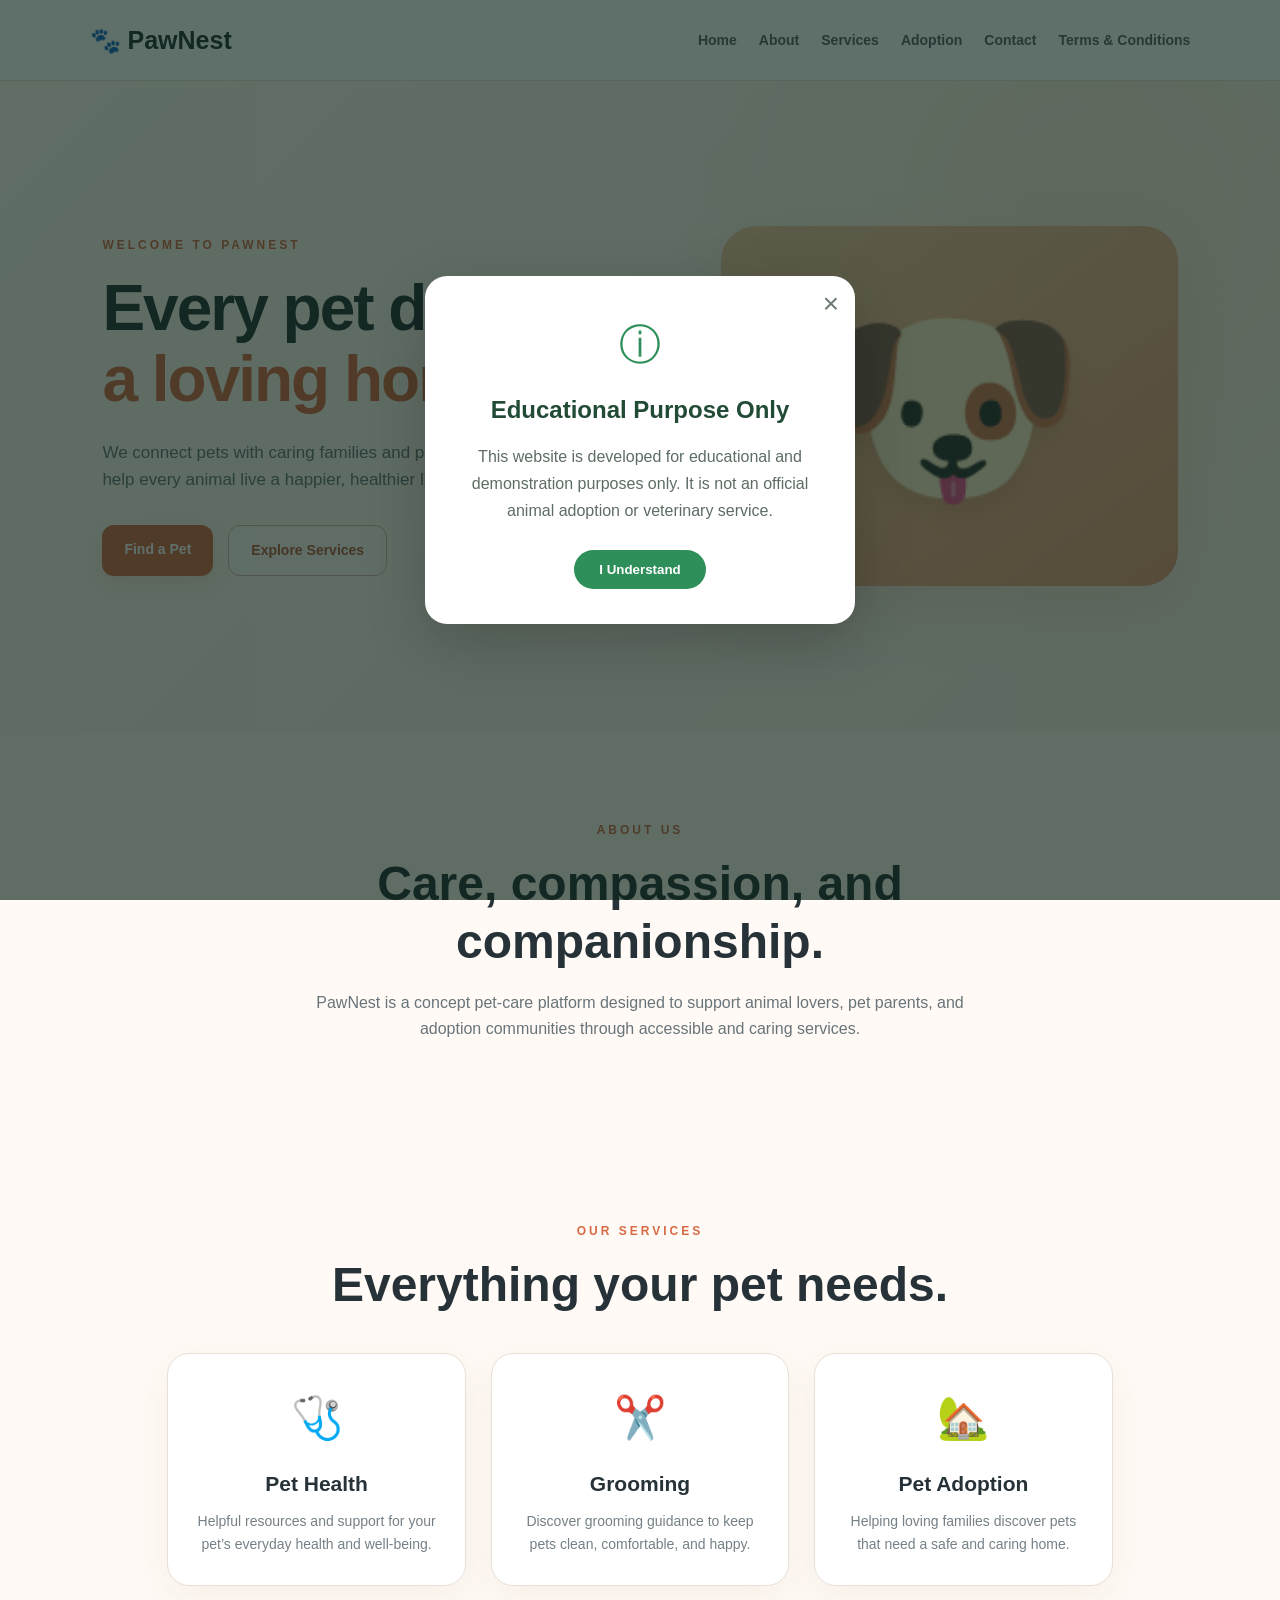
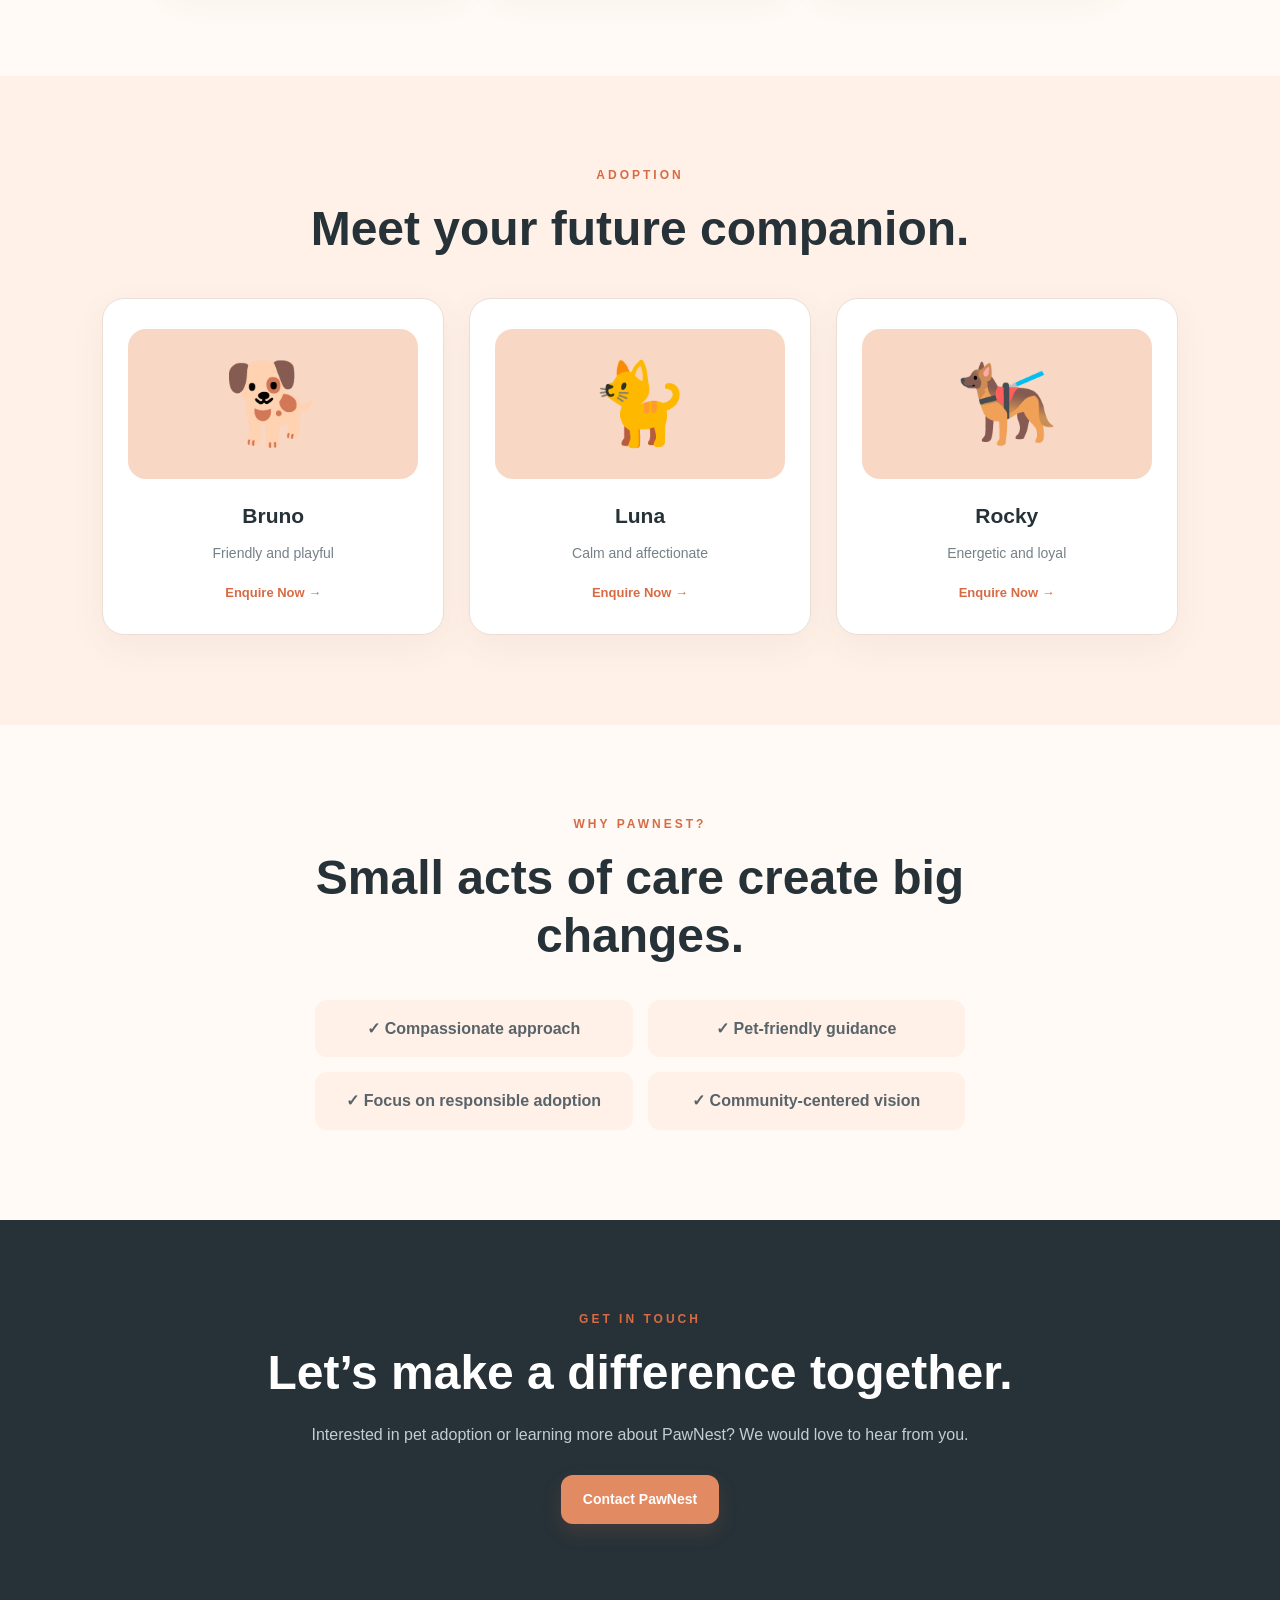
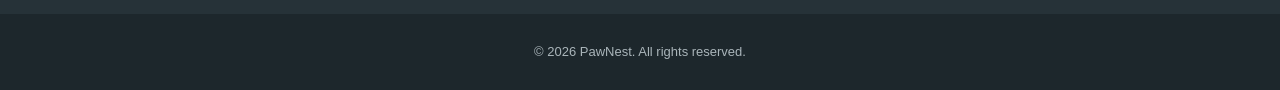
==== index.html @ c6870d48 "Add files via upload" ====
<!DOCTYPE html>
<html lang="en">
<head>
    <meta charset="UTF-8">
    <meta name="viewport" content="width=device-width, initial-scale=1.0">

    <title>PawNest | Pet Care & Adoption</title>

    <link rel="stylesheet" href="home.css">
</head>
<body>

    <!-- NAVBAR -->

    <header class="navbar">

        <a href="index.html" class="logo">
            🐾 PawNest
        </a>

        <nav>
            <a href="index.html">Home</a>
            <a href="about.html">About</a>
            <a href="services.html">Services</a>
            <a href="adoption.html">Adoption</a>
            <a href="contact.html">Contact</a>
            <a href="terms.html">Terms & Conditions</a>
        </nav>

    </header>


    <!-- HERO SECTION -->

    <main>

        <section class="hero" id="home">

            <div class="hero-content">

                <p class="eyebrow">WELCOME TO PAWNEST</p>

                <h1>
                    Every pet deserves
                    <span>a loving home.</span>
                </h1>

                <p>
                    We connect pets with caring families and provide
                    reliable services to help every animal live a
                    happier, healthier life.
                </p>

                <div class="hero-buttons">
                    <a href="adoption.html" class="primary-button">
                        Find a Pet
                    </a>

                    <a href="services.html" class="secondary-button">
                        Explore Services
                    </a>
                </div>

            </div>

            <div class="hero-visual">
                
            </div>

        </section>


        <!-- ABOUT SECTION -->

        <section class="section" id="about">

            <p class="section-label">ABOUT US</p>

            <h2>Care, compassion, and companionship.</h2>

            <p>
                PawNest is a concept pet-care platform designed to
                support animal lovers, pet parents, and adoption
                communities through accessible and caring services.
            </p>

        </section>


        <!-- SERVICES SECTION -->

        <section class="section" id="services">

            <p class="section-label">OUR SERVICES</p>

            <h2>Everything your pet needs.</h2>

            <div class="card-grid">

                <article class="service-card">
                    <div class="card-icon">🩺</div>
                    <h3>Pet Health</h3>
                    <p>
                        Helpful resources and support for your pet’s
                        everyday health and well-being.
                    </p>
                </article>

                <article class="service-card">
                    <div class="card-icon">✂️</div>
                    <h3>Grooming</h3>
                    <p>
                        Discover grooming guidance to keep pets
                        clean, comfortable, and happy.
                    </p>
                </article>

                <article class="service-card">
                    <div class="card-icon">🏡</div>
                    <h3>Pet Adoption</h3>
                    <p>
                        Helping loving families discover pets that
                        need a safe and caring home.
                    </p>
                </article>

            </div>

        </section>


        <!-- ADOPTION SECTION -->

        <section class="section adoption-section" id="adoption">

            <p class="section-label">ADOPTION</p>

            <h2>Meet your future companion.</h2>

            <div class="card-grid">

                <article class="pet-card">
                    <div class="pet-image">🐕</div>
                    <h3>Bruno</h3>
                    <p>Friendly and playful</p>
                    <a href="contact.html">Enquire Now →</a>
                </article>

                <article class="pet-card">
                    <div class="pet-image">🐈</div>
                    <h3>Luna</h3>
                    <p>Calm and affectionate</p>
                    <a href="contact.html">Enquire Now →</a>
                </article>

                <article class="pet-card">
                    <div class="pet-image">🐕‍🦺</div>
                    <h3>Rocky</h3>
                    <p>Energetic and loyal</p>
                    <a href="contact.html">Enquire Now →</a>
                </article>

            </div>

        </section>


        <!-- WHY CHOOSE US -->

        <section class="section">

            <p class="section-label">WHY PAWNEST?</p>

            <h2>Small acts of care create big changes.</h2>

            <div class="feature-list">

                <p>✓ Compassionate approach</p>
                <p>✓ Pet-friendly guidance</p>
                <p>✓ Focus on responsible adoption</p>
                <p>✓ Community-centered vision</p>

            </div>

        </section>


        <!-- CONTACT SECTION -->

        <section class="section contact-section" id="contact">

            <p class="section-label">GET IN TOUCH</p>

            <h2>Let’s make a difference together.</h2>

            <p>
                Interested in pet adoption or learning more about
                PawNest? We would love to hear from you.
            </p>

            <a href="contact.html" class="primary-button">
                Contact PawNest
            </a>

        </section>

    </main>


    <!-- FOOTER -->

    <footer class="footer">

        <p>© 2026 PawNest. All rights reserved.</p>

    </footer>


    <script src="script.js"></script>

<div class="education-popup" id="educationPopup">
    <div class="education-popup-content">

        <button class="close-popup" id="closePopup">×</button>

        <div class="popup-icon">ⓘ</div>

        <h2>Educational Purpose Only</h2>

        <p>
            This website is developed for educational and demonstration
            purposes only. It is not an official animal adoption or
            veterinary service.
        </p>

        <button class="popup-button" id="understandButton">
            I Understand
        </button>

    </div>
</div>

<script>
    const educationPopup = document.getElementById("educationPopup");
    const closePopup = document.getElementById("closePopup");
    const understandButton = document.getElementById("understandButton");

    function hideEducationPopup() {
        educationPopup.style.display = "none";
    }

    closePopup.addEventListener("click", hideEducationPopup);
    understandButton.addEventListener("click", hideEducationPopup);
</script>

</body>
</html>
---- home.css ----
/* ---------- RESET ---------- */

* {
    margin: 0;
    padding: 0;
    box-sizing: border-box;
}

html {
    scroll-behavior: smooth;
}

body {
    font-family: "Segoe UI", Arial, sans-serif;
    background: #fffaf5;
    color: #263238;
    line-height: 1.6;
}

a {
    text-decoration: none;
}

section {
    scroll-margin-top: 90px;
}


/* ---------- NAVBAR ---------- */

.navbar {
    position: sticky;
    top: 0;
    z-index: 1000;

    display: flex;
    align-items: center;
    justify-content: space-between;
    gap: 25px;

    padding: 20px 7%;
    background: #ffffffee;
    border-bottom: 1px solid #eadfd6;
    backdrop-filter: blur(12px);
}

.logo {
    color: #263238;
    font-size: 25px;
    font-weight: 800;
    white-space: nowrap;
}

.navbar nav {
    display: flex;
    flex-wrap: wrap;
    justify-content: flex-end;
    gap: 22px;
}

.navbar nav a {
    color: #59636a;
    font-size: 14px;
    font-weight: 600;
    transition: 0.3s ease;
}

.navbar nav a:hover {
    color: #d66b45;
}


/* ---------- HERO SECTION ---------- */

.hero {
    min-height: 650px;

    display: grid;
    grid-template-columns: 1.1fr 0.9fr;
    align-items: center;
    gap: 60px;

    padding: 90px 8%;

    background:
        radial-gradient(circle at 85% 20%, #ffd9b855, transparent 35%),
        linear-gradient(135deg, #fffaf5, #fcefe5);
}

.hero-content {
    max-width: 620px;
}

.eyebrow,
.section-label {
    color: #d66b45;
    font-size: 12px;
    font-weight: 800;
    letter-spacing: 3px;
}

.eyebrow {
    margin-bottom: 18px;
}

.hero h1 {
    font-size: clamp(42px, 5vw, 72px);
    line-height: 1.1;
    letter-spacing: -2px;
    color: #263238;
}

.hero h1 span {
    display: block;
    color: #d66b45;
}

.hero p:not(.eyebrow) {
    max-width: 520px;
    margin-top: 25px;
    color: #68747a;
    font-size: 17px;
}

.hero-buttons {
    display: flex;
    flex-wrap: wrap;
    gap: 15px;
    margin-top: 32px;
}


/* ---------- BUTTONS ---------- */

.primary-button,
.secondary-button {
    display: inline-block;
    padding: 13px 22px;
    border-radius: 12px;
    font-size: 14px;
    font-weight: 700;
    transition: 0.3s ease;
}

.primary-button {
    background: #d66b45;
    color: #ffffff;
    box-shadow: 0 8px 20px #d66b4528;
}

.primary-button:hover {
    background: #bd5634;
    transform: translateY(-3px);
}

.secondary-button {
    border: 1px solid #d9b6a5;
    color: #b65b3a;
    background: #ffffff88;
}

.secondary-button:hover {
    background: #fff0e8;
    transform: translateY(-3px);
}


/* ---------- HERO VISUAL ---------- */

.hero-visual {
    min-height: 360px;

    display: flex;
    align-items: center;
    justify-content: center;

    border-radius: 35px;
    background: linear-gradient(145deg, #f4c7a4, #e89a78);
    box-shadow: 0 25px 60px #b96b4b25;
}

.hero-visual::before {
    content: "🐶";
    font-size: clamp(130px, 18vw, 220px);
    filter: drop-shadow(0 15px 10px #75432c25);
}


/* ---------- GENERAL SECTIONS ---------- */

.section {
    max-width: 1150px;
    margin: auto;
    padding: 90px 8%;
    text-align: center;
}

.section h2 {
    max-width: 750px;
    margin: 15px auto 20px;
    color: #263238;
    font-size: clamp(30px, 4vw, 48px);
    line-height: 1.2;
}

.section > p:not(.section-label) {
    max-width: 700px;
    margin: auto;
    color: #68747a;
    font-size: 16px;
}


/* ---------- CARD GRID ---------- */

.card-grid {
    display: grid;
    grid-template-columns: repeat(3, 1fr);
    gap: 25px;
    margin-top: 40px;
}

.service-card,
.pet-card {
    padding: 30px 25px;
    border: 1px solid #eadfd6;
    border-radius: 22px;
    background: #ffffff;
    box-shadow: 0 12px 35px #7b4b3210;
    transition: 0.3s ease;
}

.service-card:hover,
.pet-card:hover {
    transform: translateY(-8px);
    border-color: #e4a083;
    box-shadow: 0 18px 40px #7b4b3220;
}

.card-icon {
    font-size: 42px;
    margin-bottom: 15px;
}

.service-card h3,
.pet-card h3 {
    color: #263238;
    font-size: 21px;
}

.service-card p,
.pet-card p {
    margin-top: 10px;
    color: #758087;
    font-size: 14px;
}


/* ---------- ADOPTION SECTION ---------- */

.adoption-section {
    max-width: none;
    background: #fff1e8;
}

.pet-image {
    display: flex;
    align-items: center;
    justify-content: center;

    height: 150px;
    margin-bottom: 20px;

    border-radius: 18px;
    background: #f8d8c4;
    font-size: 80px;
}

.pet-card a {
    display: inline-block;
    margin-top: 18px;
    color: #d66b45;
    font-size: 13px;
    font-weight: 800;
}

.pet-card a:hover {
    color: #a9482a;
}


/* ---------- FEATURES ---------- */

.feature-list {
    display: grid;
    grid-template-columns: repeat(2, 1fr);
    gap: 15px;

    max-width: 650px;
    margin: 35px auto 0;
}

.feature-list p {
    padding: 16px;
    border-radius: 12px;
    background: #fff1e8;
    color: #59636a;
    font-weight: 600;
}


/* ---------- CONTACT ---------- */

.contact-section {
    max-width: none;
    background: #263238;
}

.contact-section h2 {
    color: #ffffff;
}

.contact-section > p:not(.section-label) {
    color: #c4ced2;
    margin-bottom: 28px;
}

.contact-section .primary-button {
    background: #e28a62;
}

.contact-section .primary-button:hover {
    background: #f0a17d;
}


/* ---------- FOOTER ---------- */

.footer {
    padding: 28px 20px;
    text-align: center;
    background: #1d272c;
    color: #aab5ba;
    font-size: 13px;
}


/* ---------- RESPONSIVE DESIGN ---------- */

@media (max-width: 900px) {

    .hero {
        grid-template-columns: 1fr;
        text-align: center;
        gap: 40px;
    }

    .hero-content {
        max-width: 700px;
        margin: auto;
    }

    .hero p:not(.eyebrow) {
        margin-left: auto;
        margin-right: auto;
    }

    .hero-buttons {
        justify-content: center;
    }

    .hero-visual {
        min-height: 280px;
    }

    .card-grid {
        grid-template-columns: 1fr;
        max-width: 500px;
        margin-left: auto;
        margin-right: auto;
    }

    .feature-list {
        grid-template-columns: 1fr;
    }

    .navbar {
        align-items: flex-start;
        flex-direction: column;
    }

    .navbar nav {
        justify-content: flex-start;
    }
}


@media (max-width: 600px) {

    .navbar {
        padding: 16px 5%;
    }

    .navbar nav {
        gap: 12px;
    }

    .navbar nav a {
        font-size: 12px;
    }

    .hero {
        padding: 65px 6%;
    }

    .hero h1 {
        font-size: 43px;
        letter-spacing: -1px;
    }

    .hero p:not(.eyebrow) {
        font-size: 15px;
    }

    .hero-visual {
        min-height: 220px;
        border-radius: 25px;
    }

    .section {
        padding: 65px 6%;
    }

    .section h2 {
        font-size: 31px;
    }

    .primary-button,
    .secondary-button {
        width: 100%;
        text-align: center;
    }
}

.education-popup {
    position: fixed;
    inset: 0;
    background: rgba(10, 35, 25, 0.65);
    display: flex;
    align-items: center;
    justify-content: center;
    padding: 20px;
    z-index: 9999;
}

.education-popup-content {
    position: relative;
    width: 100%;
    max-width: 430px;
    background: #ffffff;
    padding: 35px 28px;
    border-radius: 22px;
    text-align: center;
    box-shadow: 0 20px 60px rgba(0, 0, 0, 0.2);
    animation: popupAppear 0.35s ease;
}

.popup-icon {
    font-size: 42px;
    color: #2f8f5b;
    margin-bottom: 12px;
}

.education-popup-content h2 {
    color: #214b35;
    margin-bottom: 14px;
}

.education-popup-content p {
    color: #5d6d63;
    line-height: 1.7;
    margin-bottom: 25px;
}

.close-popup {
    position: absolute;
    top: 12px;
    right: 16px;
    border: none;
    background: transparent;
    font-size: 28px;
    color: #6c7a70;
    cursor: pointer;
}

.popup-button {
    border: none;
    background: #2f8f5b;
    color: white;
    padding: 12px 25px;
    border-radius: 25px;
    cursor: pointer;
    font-weight: 600;
}

.popup-button:hover {
    background: #246f46;
}

@keyframes popupAppear {
    from {
        opacity: 0;
        transform: translateY(20px) scale(0.96);
    }

    to {
        opacity: 1;
        transform: translateY(0) scale(1);
    }
}
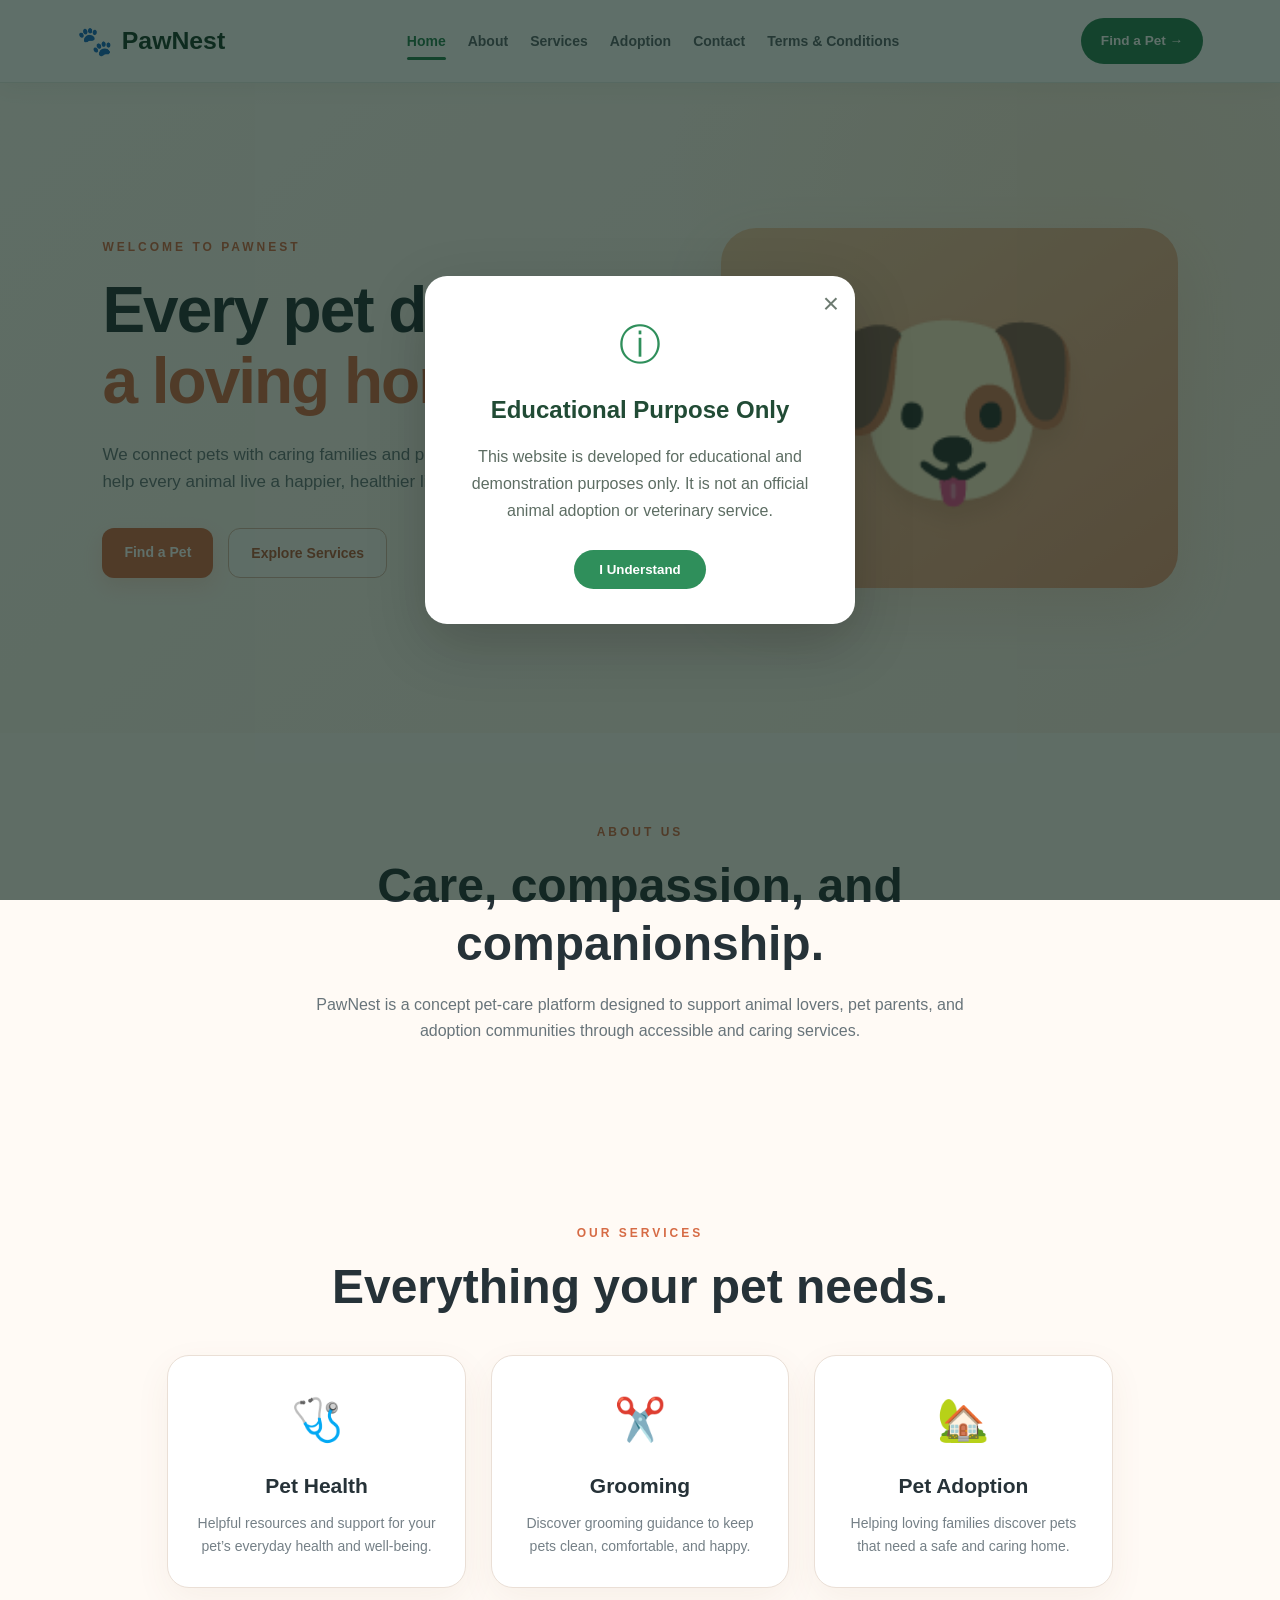
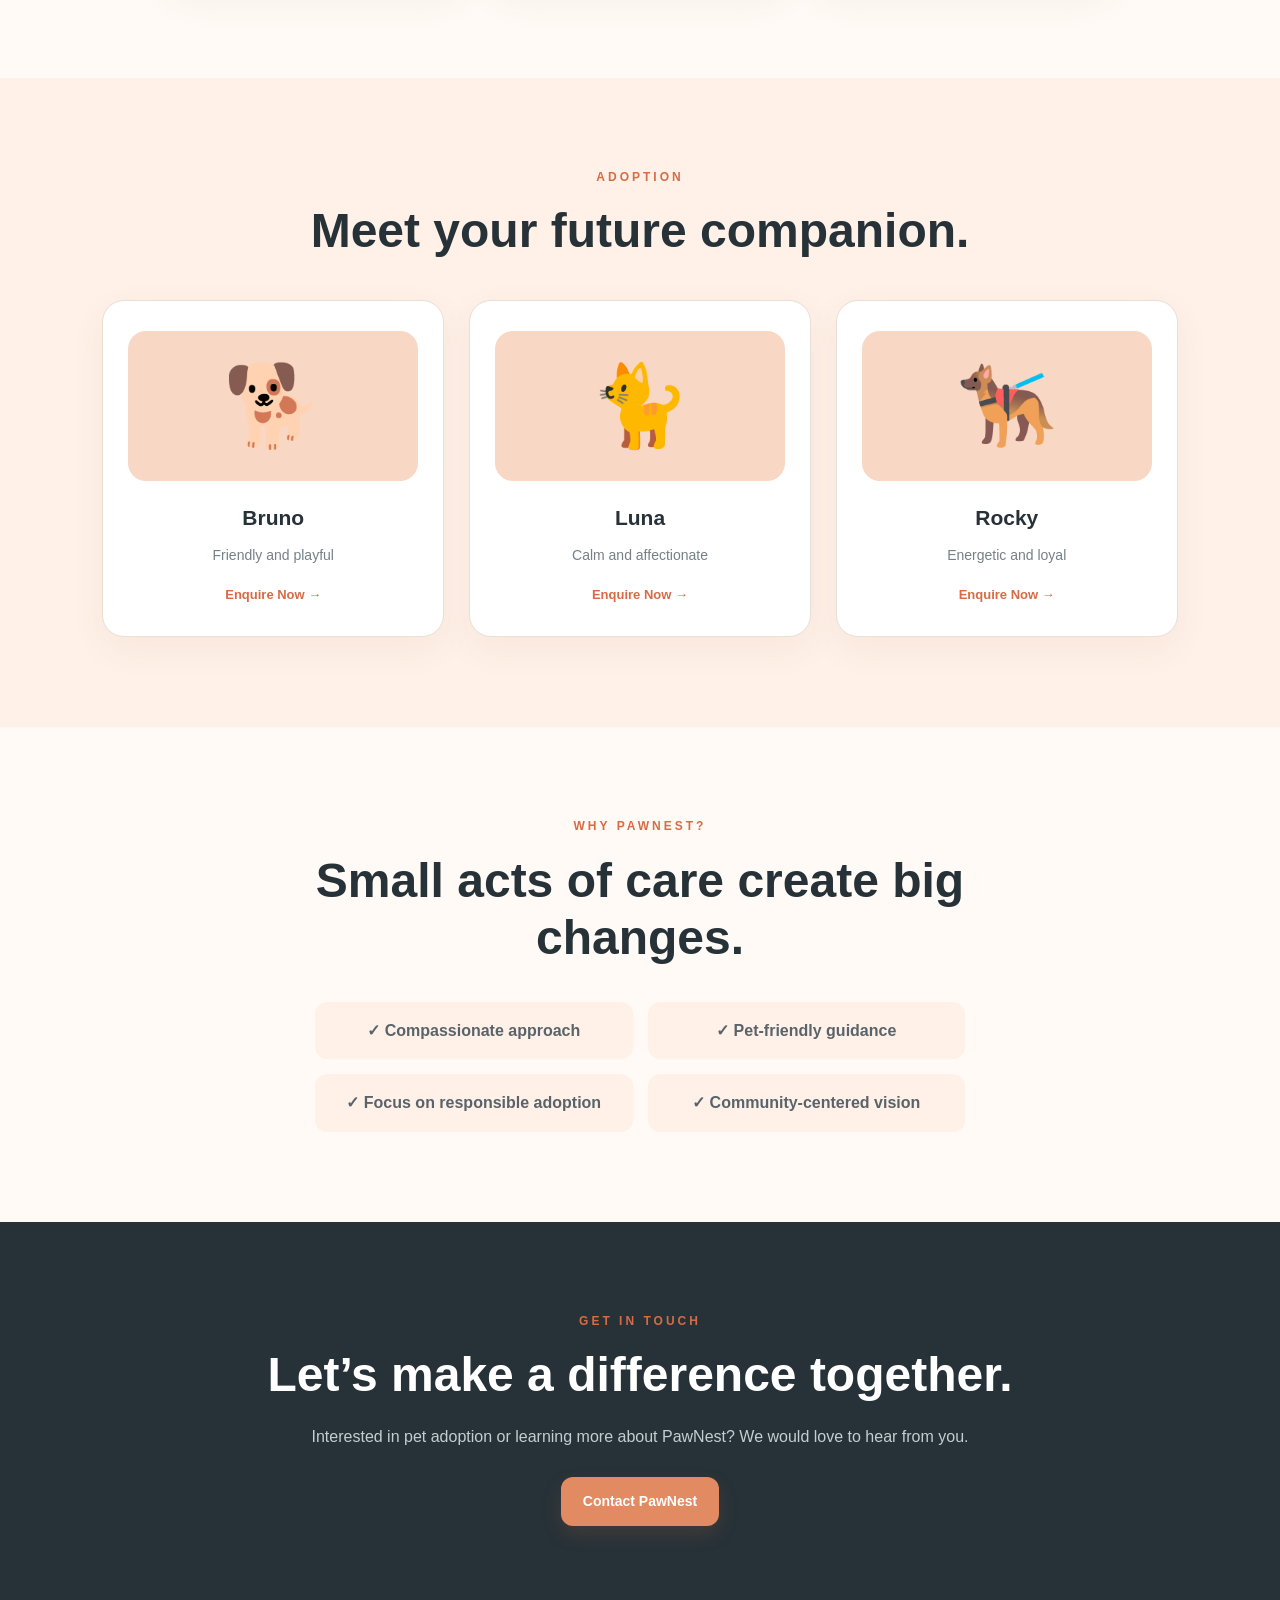
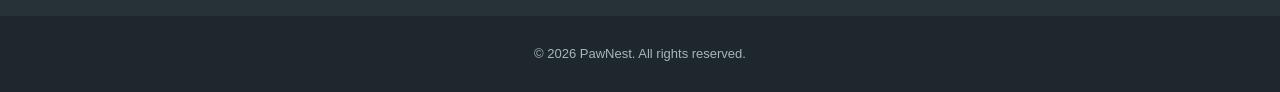
==== commit 8ca886db: "Add files via upload" ====
--- a/index.html
+++ b/index.html
@@ -12,22 +12,29 @@
 
     <!-- NAVBAR -->
 
-    <header class="navbar">
-
-        <a href="index.html" class="logo">
-            🐾 PawNest
-        </a>
-
-        <nav>
-            <a href="index.html">Home</a>
-            <a href="about.html">About</a>
-            <a href="services.html">Services</a>
-            <a href="adoption.html">Adoption</a>
-            <a href="contact.html">Contact</a>
-            <a href="terms.html">Terms & Conditions</a>
-        </nav>
-
-    </header>
+<header class="navbar">
+
+    <a href="index.html" class="logo">
+        <span class="logo-paw">🐾</span>
+        <span>PawNest</span>
+    </a>
+
+    <nav class="nav-links">
+
+        <a href="index.html" class="active">Home</a>
+        <a href="about.html">About</a>
+        <a href="services.html">Services</a>
+        <a href="adoption.html">Adoption</a>
+        <a href="contact.html">Contact</a>
+        <a href="terms.html">Terms & Conditions</a>
+
+    </nav>
+
+    <a href="adoption.html" class="nav-cta">
+        Find a Pet →
+    </a>
+
+</header>
 
 
     <!-- HERO SECTION -->
@@ -63,9 +70,7 @@
 
             </div>
 
-            <div class="hero-visual">
-                
-            </div>
+            <div class="hero-visual"></div>
 
         </section>
 
--- a/home.css
+++ b/home.css
@@ -517,4 +517,172 @@
         opacity: 1;
         transform: translateY(0) scale(1);
     }
+}
+/* =========================
+   MODERN NAVBAR
+========================= */
+
+.navbar {
+    display: flex;
+    align-items: center;
+    justify-content: space-between;
+    gap: 25px;
+    padding: 18px 6%;
+    background: rgba(255, 255, 255, 0.96);
+    border-bottom: 1px solid #e5ebe7;
+    box-shadow: 0 5px 20px rgba(32, 83, 53, 0.06);
+    position: sticky;
+    top: 0;
+    z-index: 1000;
+}
+
+/* LOGO */
+
+.logo {
+    display: flex;
+    align-items: center;
+    gap: 9px;
+    color: #173d2a;
+    font-size: 1.55rem;
+    font-weight: 800;
+    white-space: nowrap;
+}
+
+.logo-paw {
+    color: #278052;
+    font-size: 1.8rem;
+}
+
+/* NAVIGATION LINKS */
+
+.nav-links {
+    display: flex;
+    align-items: center;
+    justify-content: center;
+    gap: 24px;
+}
+
+.nav-links a {
+    position: relative;
+    padding: 8px 0;
+    color: #52665a;
+    font-size: 0.88rem;
+    font-weight: 600;
+    transition: color 0.3s ease;
+}
+
+/* HOVER EFFECT */
+
+.nav-links a:hover {
+    color: #278052;
+}
+
+/* ACTIVE LINK */
+
+.nav-links a.active {
+    color: #278052;
+    font-weight: 800;
+}
+
+.nav-links a.active::after {
+    content: "";
+    position: absolute;
+    left: 0;
+    right: 0;
+    bottom: 0;
+    height: 3px;
+    background: #278052;
+    border-radius: 10px;
+}
+
+/* FIND A PET BUTTON */
+
+.nav-cta {
+    padding: 12px 20px;
+    background: #278052;
+    color: #ffffff;
+    border-radius: 30px;
+    font-size: 0.85rem;
+    font-weight: 800;
+    white-space: nowrap;
+    transition:
+        background 0.3s ease,
+        transform 0.3s ease,
+        box-shadow 0.3s ease;
+}
+
+.nav-cta:hover {
+    background: #185b38;
+    color: #ffffff;
+    transform: translateY(-2px);
+    box-shadow: 0 6px 16px rgba(39, 128, 82, 0.2);
+}
+
+/* =========================
+   RESPONSIVE NAVBAR
+========================= */
+
+@media (max-width: 1100px) {
+
+    .navbar {
+        padding: 18px 4%;
+        gap: 15px;
+    }
+
+    .nav-links {
+        gap: 15px;
+    }
+
+    .nav-links a {
+        font-size: 0.82rem;
+    }
+
+    .nav-cta {
+        padding: 11px 15px;
+        font-size: 0.8rem;
+    }
+
+}
+
+@media (max-width: 850px) {
+
+    .navbar {
+        flex-wrap: wrap;
+        justify-content: center;
+        padding: 18px 5%;
+    }
+
+    .logo {
+        font-size: 1.5rem;
+    }
+
+    .nav-links {
+        order: 3;
+        width: 100%;
+        flex-wrap: wrap;
+        gap: 12px 20px;
+    }
+
+}
+
+@media (max-width: 500px) {
+
+    .navbar {
+        gap: 14px;
+        padding: 16px 5%;
+    }
+
+    .nav-links {
+        gap: 10px 15px;
+    }
+
+    .nav-links a {
+        font-size: 0.78rem;
+    }
+
+    .nav-cta {
+        padding: 10px 15px;
+        font-size: 0.78rem;
+    }
+
 }
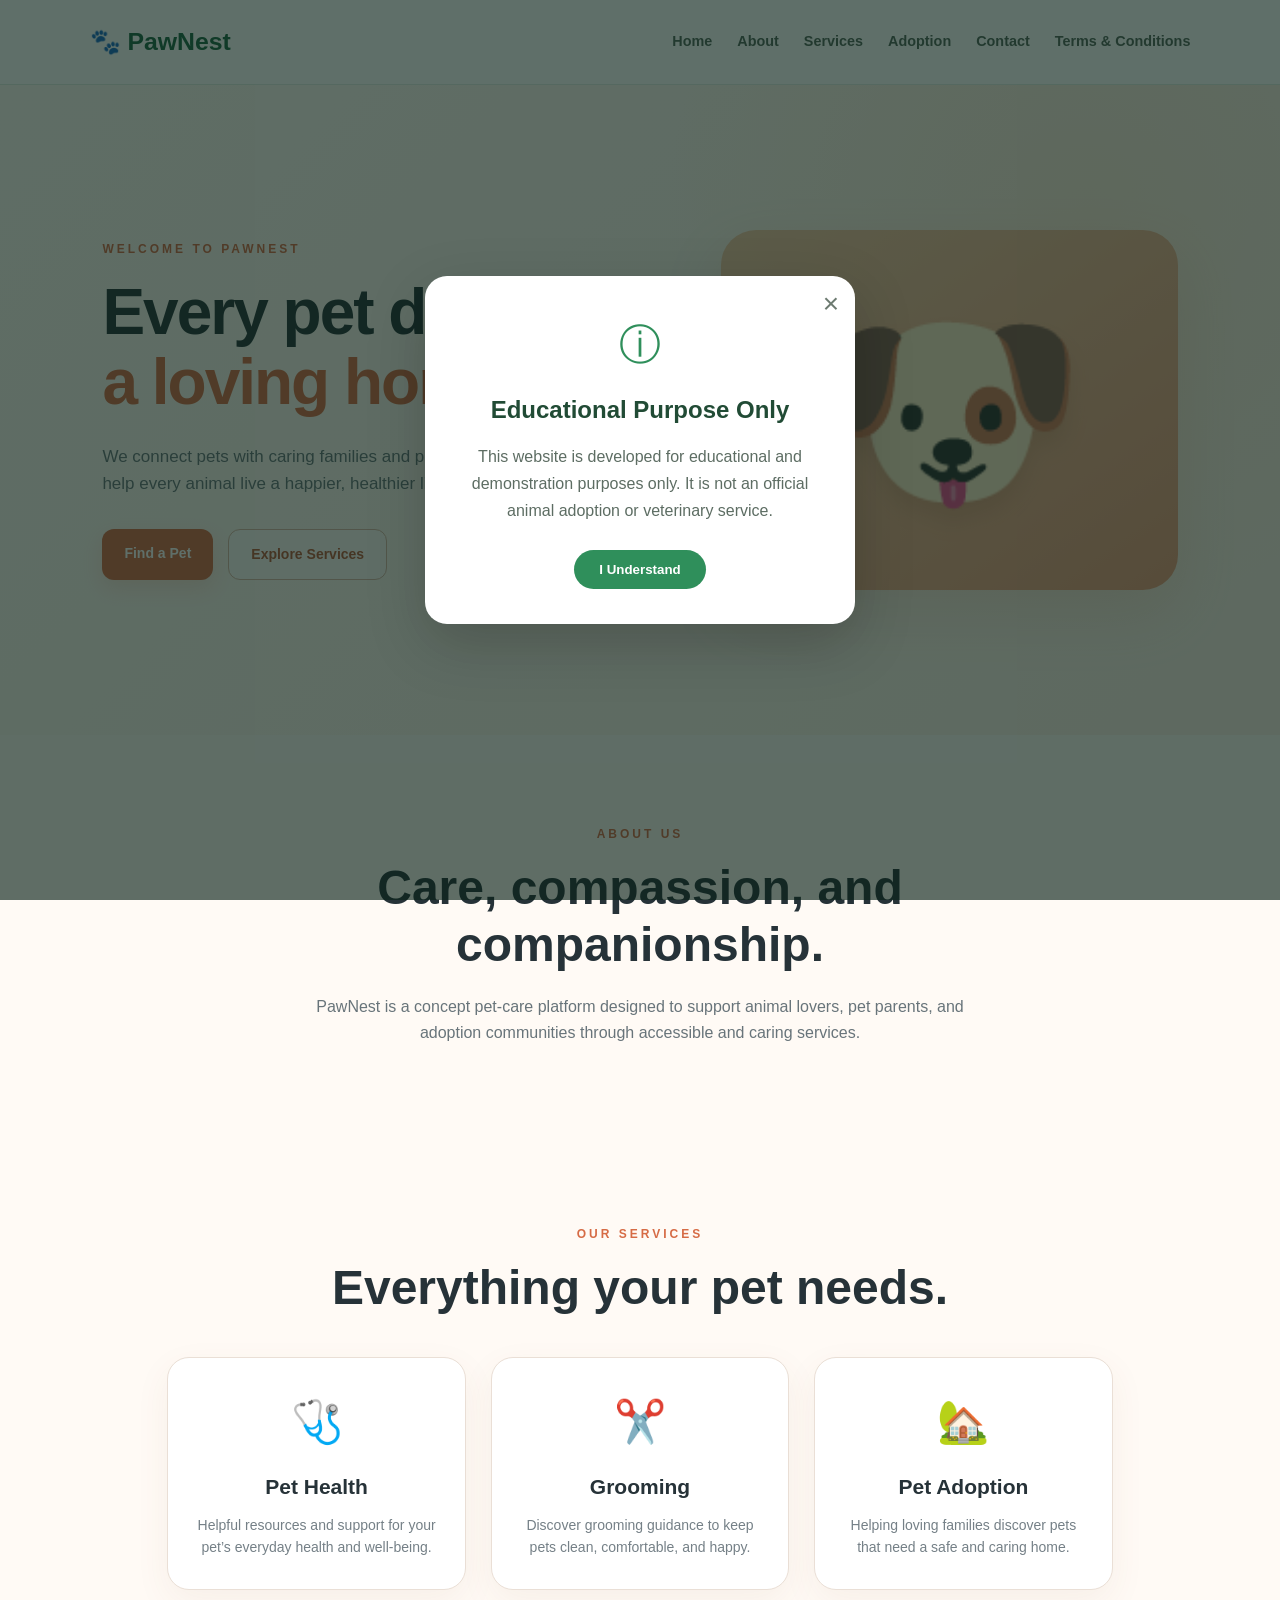
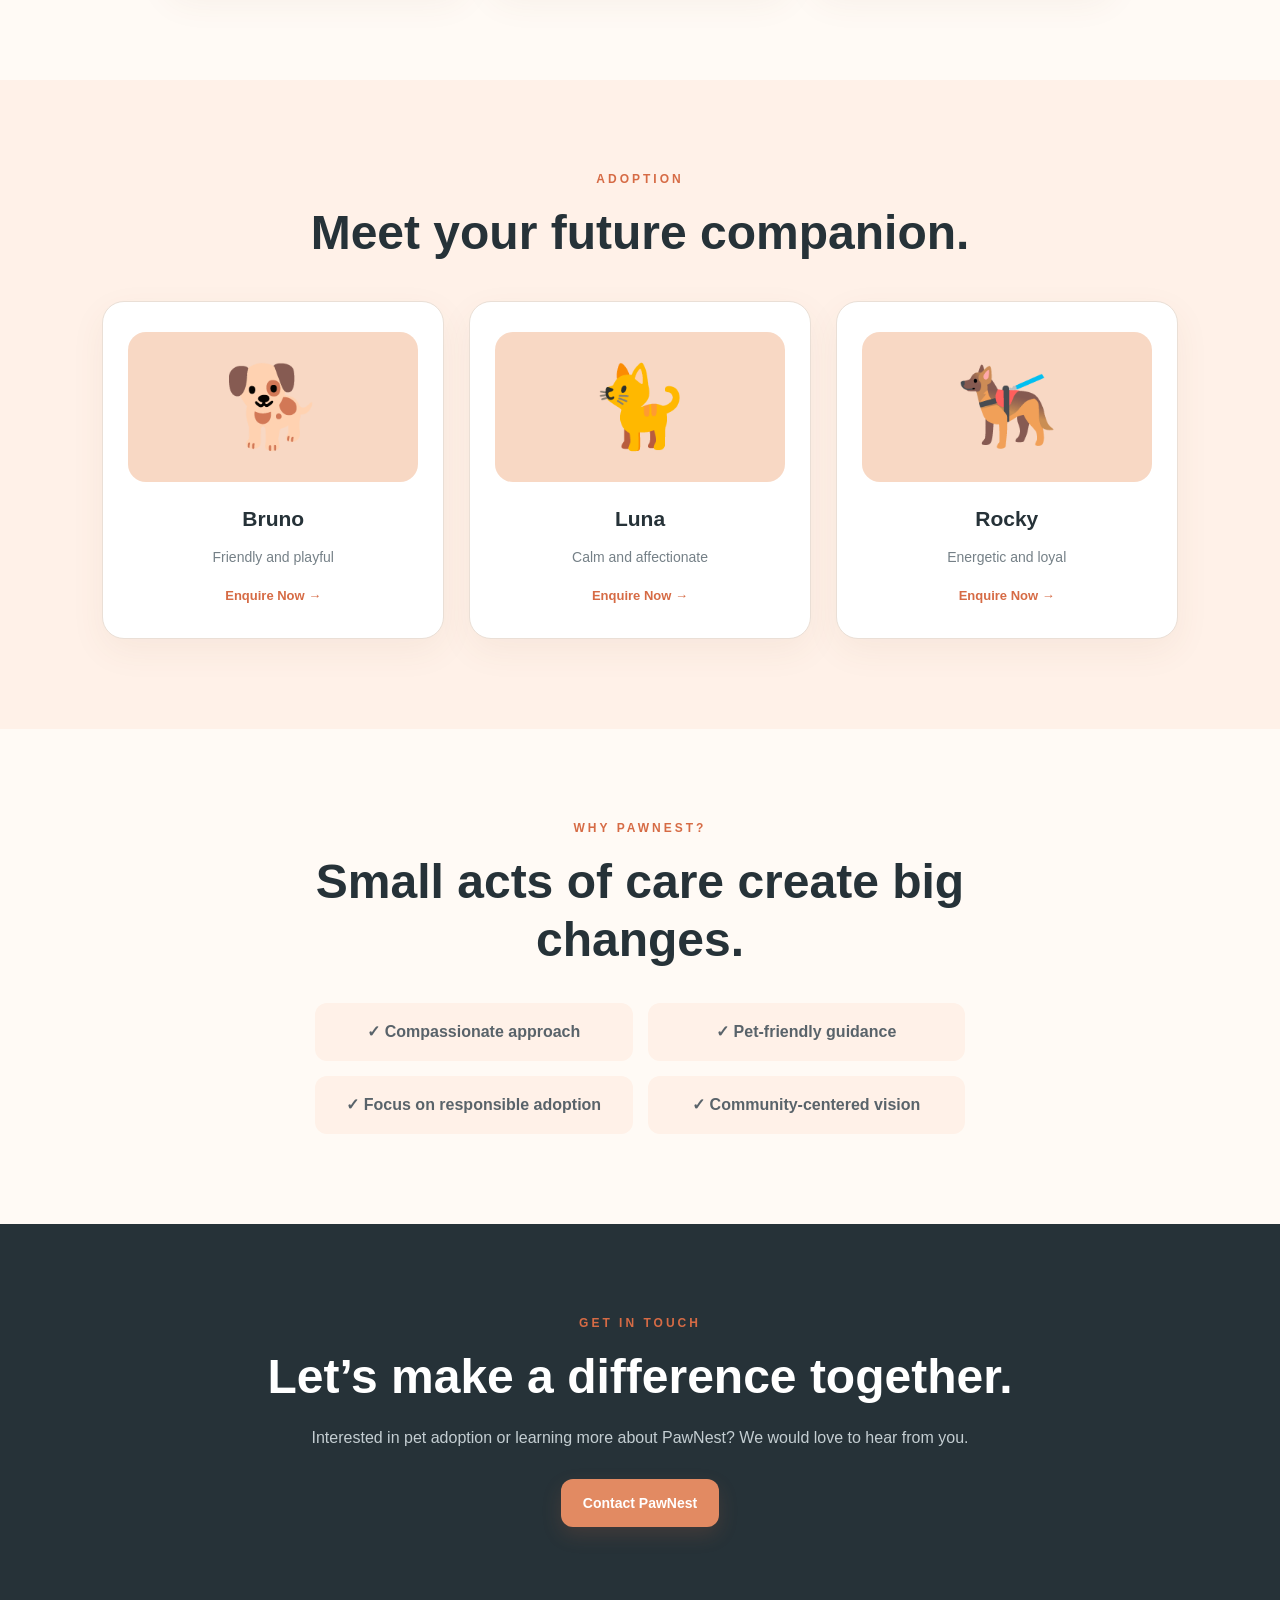
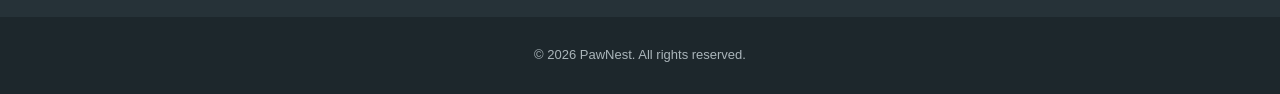
==== commit ba0eae18: "Add files via upload" ====
--- a/index.html
+++ b/index.html
@@ -29,10 +29,6 @@
         <a href="terms.html">Terms & Conditions</a>
 
     </nav>
-
-    <a href="adoption.html" class="nav-cta">
-        Find a Pet →
-    </a>
 
 </header>
 
--- a/home.css
+++ b/home.css
@@ -519,170 +519,42 @@
     }
 }
 /* =========================
-   MODERN NAVBAR
+   NAVBAR
 ========================= */
 
 .navbar {
     display: flex;
     align-items: center;
     justify-content: space-between;
-    gap: 25px;
-    padding: 18px 6%;
-    background: rgba(255, 255, 255, 0.96);
-    border-bottom: 1px solid #e5ebe7;
-    box-shadow: 0 5px 20px rgba(32, 83, 53, 0.06);
+    padding: 22px 7%;
+    background: #ffffff;
+    border-bottom: 1px solid #e1ebe4;
     position: sticky;
     top: 0;
     z-index: 1000;
 }
 
-/* LOGO */
-
 .logo {
-    display: flex;
-    align-items: center;
-    gap: 9px;
-    color: #173d2a;
+    color: #1d6744;
     font-size: 1.55rem;
     font-weight: 800;
     white-space: nowrap;
 }
 
-.logo-paw {
-    color: #278052;
-    font-size: 1.8rem;
-}
-
-/* NAVIGATION LINKS */
-
-.nav-links {
-    display: flex;
-    align-items: center;
-    justify-content: center;
-    gap: 24px;
-}
-
-.nav-links a {
-    position: relative;
-    padding: 8px 0;
+.navbar nav {
+    display: flex;
+    align-items: center;
+    gap: 25px;
+}
+
+.navbar nav a {
     color: #52665a;
-    font-size: 0.88rem;
+    font-size: 0.9rem;
     font-weight: 600;
     transition: color 0.3s ease;
 }
 
-/* HOVER EFFECT */
-
-.nav-links a:hover {
-    color: #278052;
-}
-
-/* ACTIVE LINK */
-
-.nav-links a.active {
-    color: #278052;
-    font-weight: 800;
-}
-
-.nav-links a.active::after {
-    content: "";
-    position: absolute;
-    left: 0;
-    right: 0;
-    bottom: 0;
-    height: 3px;
-    background: #278052;
-    border-radius: 10px;
-}
-
-/* FIND A PET BUTTON */
-
-.nav-cta {
-    padding: 12px 20px;
-    background: #278052;
-    color: #ffffff;
-    border-radius: 30px;
-    font-size: 0.85rem;
-    font-weight: 800;
-    white-space: nowrap;
-    transition:
-        background 0.3s ease,
-        transform 0.3s ease,
-        box-shadow 0.3s ease;
-}
-
-.nav-cta:hover {
-    background: #185b38;
-    color: #ffffff;
-    transform: translateY(-2px);
-    box-shadow: 0 6px 16px rgba(39, 128, 82, 0.2);
-}
-
-/* =========================
-   RESPONSIVE NAVBAR
-========================= */
-
-@media (max-width: 1100px) {
-
-    .navbar {
-        padding: 18px 4%;
-        gap: 15px;
-    }
-
-    .nav-links {
-        gap: 15px;
-    }
-
-    .nav-links a {
-        font-size: 0.82rem;
-    }
-
-    .nav-cta {
-        padding: 11px 15px;
-        font-size: 0.8rem;
-    }
-
-}
-
-@media (max-width: 850px) {
-
-    .navbar {
-        flex-wrap: wrap;
-        justify-content: center;
-        padding: 18px 5%;
-    }
-
-    .logo {
-        font-size: 1.5rem;
-    }
-
-    .nav-links {
-        order: 3;
-        width: 100%;
-        flex-wrap: wrap;
-        gap: 12px 20px;
-    }
-
-}
-
-@media (max-width: 500px) {
-
-    .navbar {
-        gap: 14px;
-        padding: 16px 5%;
-    }
-
-    .nav-links {
-        gap: 10px 15px;
-    }
-
-    .nav-links a {
-        font-size: 0.78rem;
-    }
-
-    .nav-cta {
-        padding: 10px 15px;
-        font-size: 0.78rem;
-    }
-
+.navbar nav a:hover,
+.navbar nav a:focus {
+    color: #238052;
 }
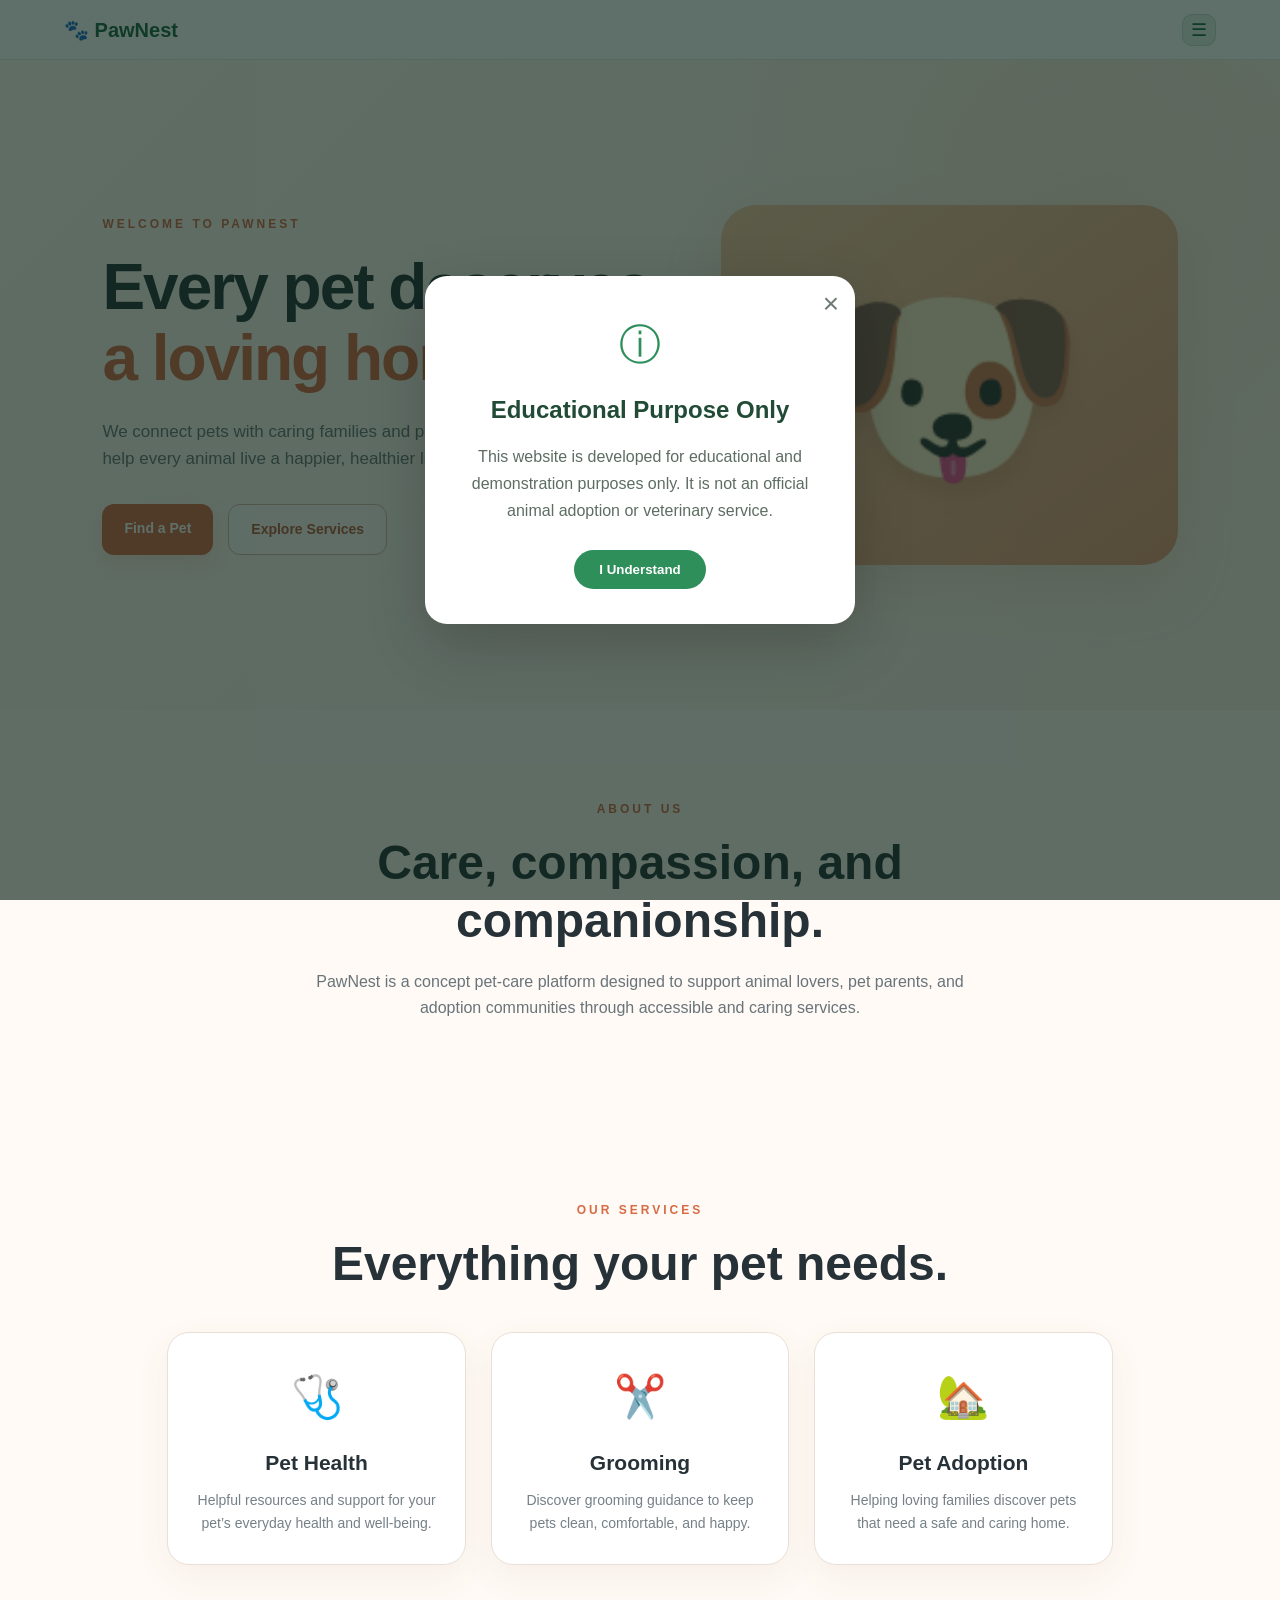
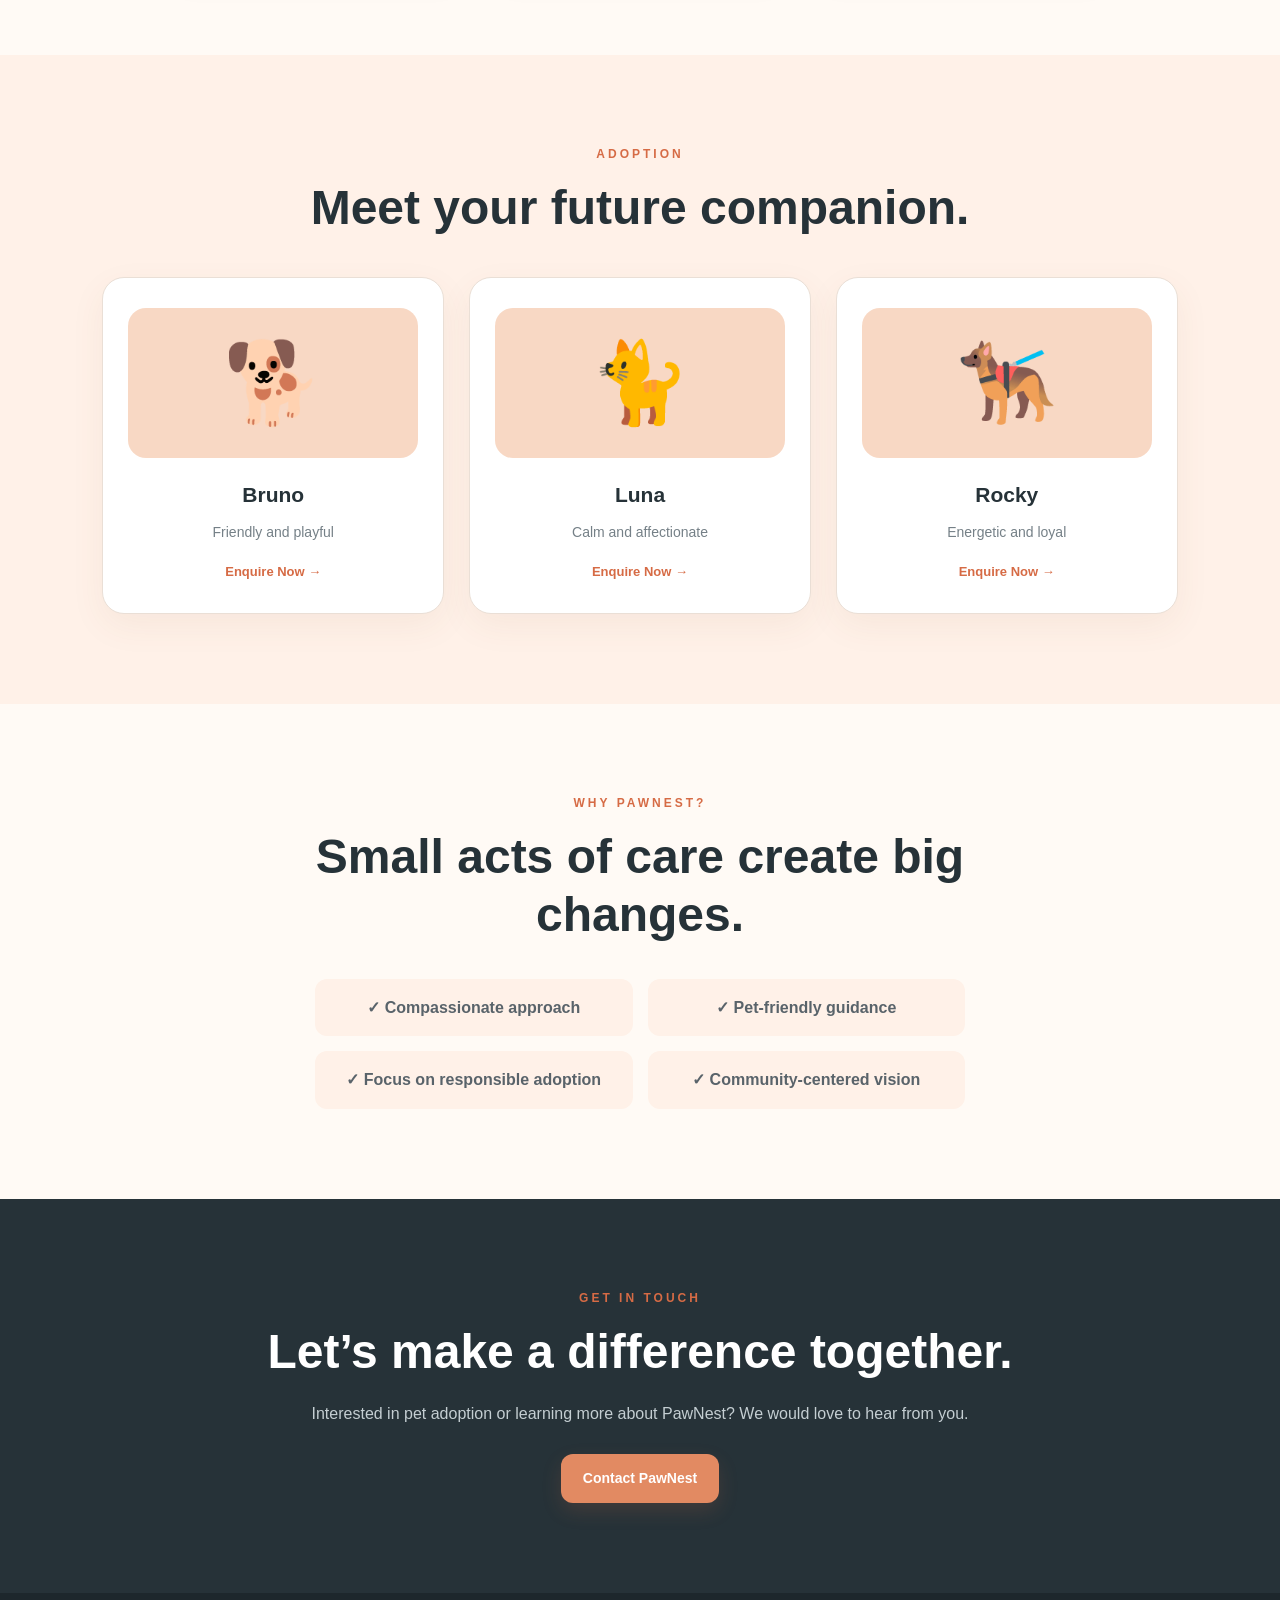
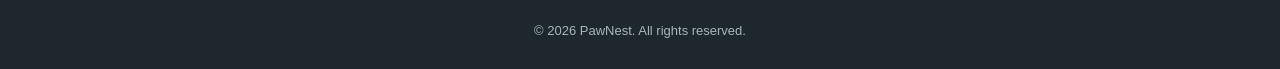
==== commit 997e6503: "Add files via upload" ====
--- a/index.html
+++ b/index.html
@@ -10,24 +10,27 @@
 </head>
 <body>
 
-    <!-- NAVBAR -->
+   <!-- NAVBAR -->
 
 <header class="navbar">
 
     <a href="index.html" class="logo">
-        <span class="logo-paw">🐾</span>
-        <span>PawNest</span>
+        🐾 PawNest
     </a>
 
-    <nav class="nav-links">
-
-        <a href="index.html" class="active">Home</a>
+    <button class="menu-toggle" id="menuToggle"
+            aria-label="Open navigation menu"
+            aria-expanded="false">
+        ☰
+    </button>
+
+    <nav id="navMenu">
+        <a href="index.html">Home</a>
         <a href="about.html">About</a>
         <a href="services.html">Services</a>
         <a href="adoption.html">Adoption</a>
         <a href="contact.html">Contact</a>
         <a href="terms.html">Terms & Conditions</a>
-
     </nav>
 
 </header>
@@ -254,5 +257,39 @@
     understandButton.addEventListener("click", hideEducationPopup);
 </script>
 
+<script>
+
+    const menuToggle = document.getElementById("menuToggle");
+    const navMenu = document.getElementById("navMenu");
+
+    menuToggle.addEventListener("click", function () {
+
+        navMenu.classList.toggle("show");
+
+        const isOpen = navMenu.classList.contains("show");
+
+        menuToggle.setAttribute("aria-expanded", isOpen);
+
+        menuToggle.setAttribute(
+            "aria-label",
+            isOpen ? "Close navigation menu" : "Open navigation menu"
+        );
+
+    });
+
+    // Close the menu after selecting a page
+
+    navMenu.querySelectorAll("a").forEach(function (link) {
+
+        link.addEventListener("click", function () {
+            navMenu.classList.remove("show");
+            menuToggle.setAttribute("aria-expanded", "false");
+            menuToggle.setAttribute("aria-label", "Open navigation menu");
+        });
+
+    });
+
+</script>
+
 </body>
 </html>
--- a/home.css
+++ b/home.css
@@ -526,7 +526,7 @@
     display: flex;
     align-items: center;
     justify-content: space-between;
-    padding: 22px 7%;
+    padding: 14px 5%;
     background: #ffffff;
     border-bottom: 1px solid #e1ebe4;
     position: sticky;
@@ -536,7 +536,7 @@
 
 .logo {
     color: #1d6744;
-    font-size: 1.55rem;
+    font-size: 1.35rem;
     font-weight: 800;
     white-space: nowrap;
 }
@@ -557,4 +557,78 @@
 .navbar nav a:hover,
 .navbar nav a:focus {
     color: #238052;
+}
+
+/* =========================
+   NAVBAR
+========================= */
+
+.navbar {
+    display: flex;
+    align-items: center;
+    justify-content: space-between;
+    padding: 10px 5%;
+    background: #ffffff;
+    border-bottom: 1px solid #e1ebe4;
+    position: sticky;
+    top: 0;
+    z-index: 1000;
+    min-height: 60px;
+}
+
+.logo {
+    color: #1d6744;
+    font-size: 1.25rem;
+    font-weight: 800;
+    white-space: nowrap;
+}
+
+/* MENU BUTTON */
+
+.menu-toggle {
+    display: block;
+    padding: 4px 8px;
+    background: #e2f2e8;
+    color: #1d6744;
+    border: 1px solid #c4dfce;
+    border-radius: 10px;
+    font-size: 1.15rem;
+    cursor: pointer;
+}
+
+/* NAVIGATION MENU */
+
+.navbar nav {
+    display: none;
+    position: absolute;
+    top: 100%;
+    right: 7%;
+    flex-direction: column;
+    gap: 0;
+    min-width: 220px;
+    padding: 10px;
+    background: #ffffff;
+    border: 1px solid #deebe3;
+    border-radius: 14px;
+    box-shadow: 0 12px 30px rgba(34, 83, 53, 0.12);
+}
+
+/* SHOW MENU ONLY AFTER CLICK */
+
+.navbar nav.show {
+    display: flex;
+}
+
+.navbar nav a {
+    padding: 12px 16px;
+    color: #52665a;
+    font-size: 0.95rem;
+    font-weight: 600;
+    border-radius: 8px;
+    transition: background 0.3s ease, color 0.3s ease;
+}
+
+.navbar nav a:hover {
+    background: #e2f2e8;
+    color: #278052;
 }
